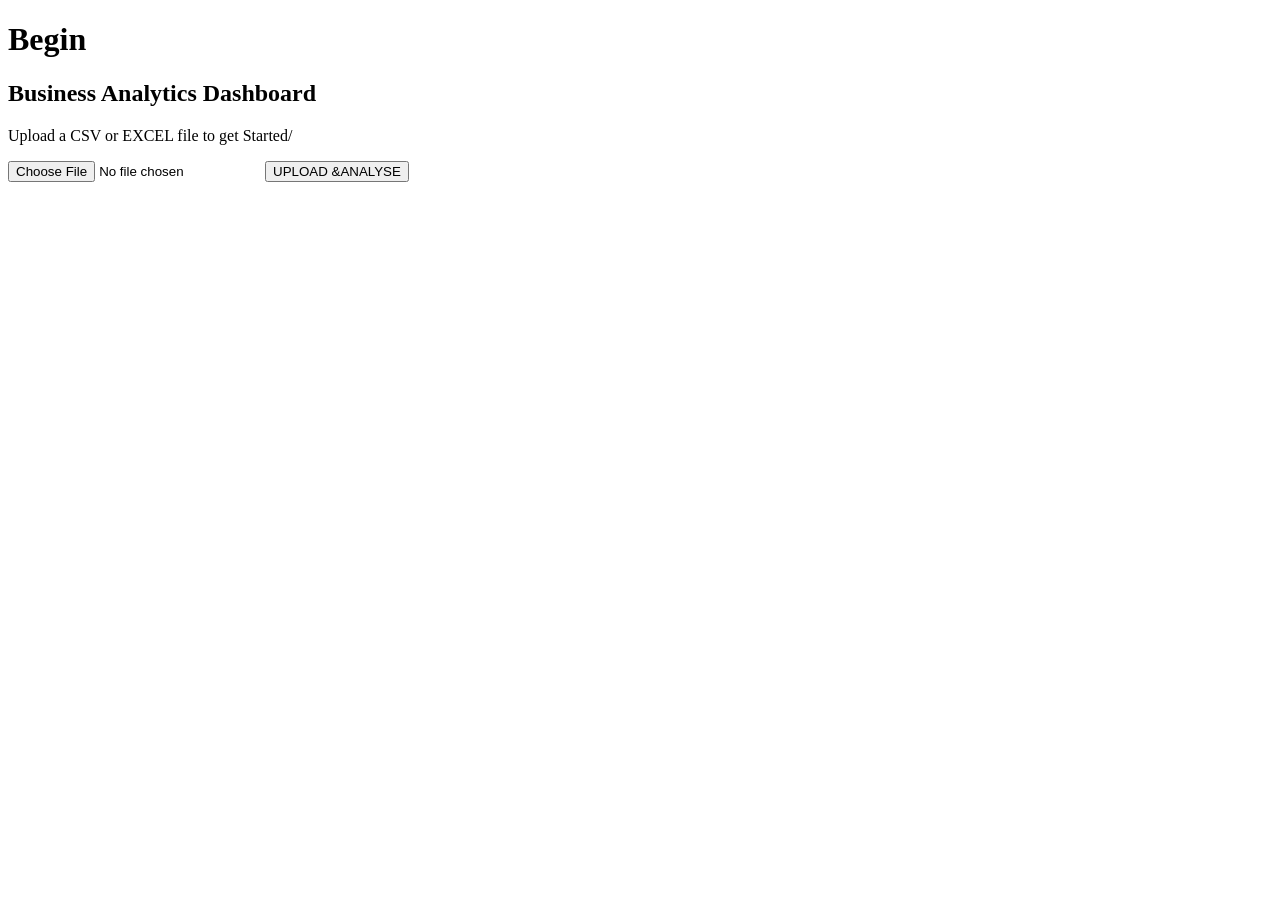
==== templates/index.html @ 0c7ebabd "HTML index page" ====
<!DOCTYPE html>
<html lang="en">
<head>
    <meta charset="UTF-8">
    <title>Business Dashboard</title>
</head>
<body>
    <h1>Begin</h1>
    <h2>Business Analytics Dashboard</h2>
    <p>Upload a CSV or EXCEL file to get Started/</p>
    <form id="uploadForm">
        <input type="file" id="fileInput" name="file" accept=".csv,.xlsx" required>
        <button type="submit">UPLOAD &ANALYSE</button>
    </form>
    <div id="results"></div>
    <script>
        const form = document.getElementById("uploadForm")
        const resdiv = document.getElementById("results")

        form.addEventListener("submit", async (e) => {
        e.preventDefault();
        const fileInput = document.getElementById("fileInput")

        if (!fileInput.files[0]){
        resdiv.innerHTML = "Please choose a file first.";
        return;
        }

        const formData = new FormData();
        formData.append("file", fileInput.files[0]);
        resdiv.innerHTML = "Analysing...";

        try{
            const respo = await fetch("/upload", {method: "POST", body: formData});
            if (!respo.ok){
                const errText = await respo.text();
                resdiv.innerHTML = "<p>Error: " + errText + "<p>";
                return;
            }
            const data = await respo.json();
            resdiv.innerHTML = "<pre>" + JSON.stringify(data, null, 2) + "</pre>";
        } catch (err){
            resdiv.innerHTML = "<p> Network error: " + err.message + "</p>";
        }
        });
    </script>
    </body>
</html>
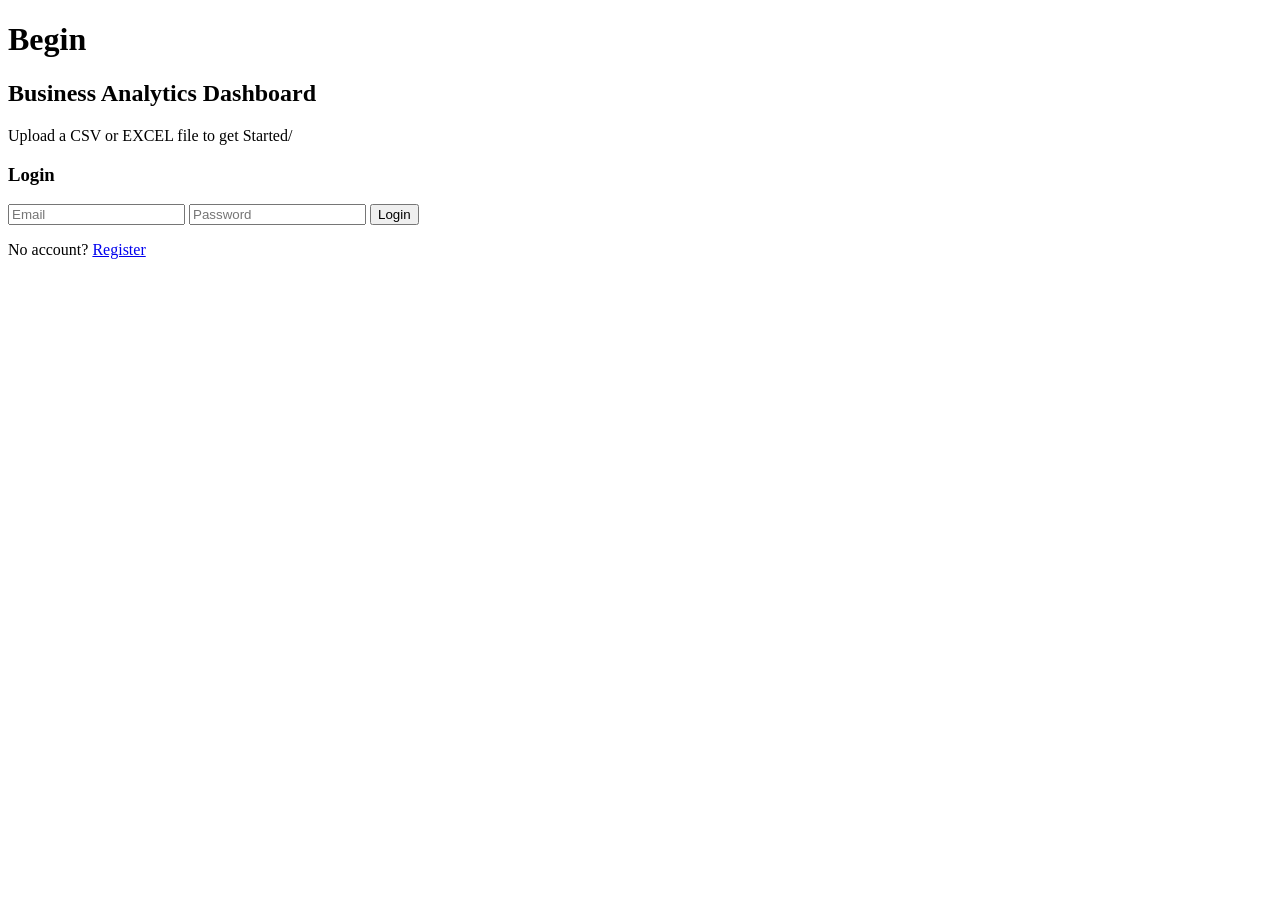
==== commit c5d1cdc5: "add in login and register feature" ====
--- a/templates/index.html
+++ b/templates/index.html
@@ -2,17 +2,44 @@
 <html lang="en">
 <head>
     <meta charset="UTF-8">
+    <script src="https://cdn.plot.ly/plotly-2.32.0.min.js"></script>
     <title>Business Dashboard</title>
 </head>
 <body>
     <h1>Begin</h1>
     <h2>Business Analytics Dashboard</h2>
     <p>Upload a CSV or EXCEL file to get Started/</p>
-    <form id="uploadForm">
-        <input type="file" id="fileInput" name="file" accept=".csv,.xlsx" required>
-        <button type="submit">UPLOAD &ANALYSE</button>
-    </form>
-    <div id="results"></div>
+    <div id="authSection">
+        <div id="authMessage"></div>
+        <div id="loginForm">
+            <h3>Login</h3>
+            <input type="email" id="loginEmail" placeholder="Email" required>
+            <input type="password" id="loginPassword" placeholder="Password" required>
+
+            <button id="loginBtn">Login</button>
+            <p>No account? <a href="#" id="showRegister">Register</a> </p>
+        </div>
+        <div id="registerForm" style="display:none;">
+            <h3>Register</h3>
+            <input type="email" id="registerEmail" placeholder="Email" required>
+            <input type="password" id="registerPassword" placeholder="Password" required>
+
+            <button id="registerBtn">Register</button>
+            <p>Already have an account? <a href="#" id="showLogin">Login</a> </p>
+        </div>
+    </div>
+    <div id="dashboardSection" style="display:none;">
+        <p>Logged in as <span id="userEmailDisplay"></span> &mdash;
+        <a href="#" id="logoutBtn">Log out</a> </p>
+
+        <form id="uploadForm">
+            <input type="file" id="fileInput" name="file" accept=".csv,.xlsx" required>
+            <button type="submit">UPLOAD &ANALYSE</button>
+        </form>
+        <div id="results"></div>
+        <div id="chart__revenue"></div>
+        <div id="chart__bestsellers"></div>
+    </div>
     <script>
         const form = document.getElementById("uploadForm")
         const resdiv = document.getElementById("results")
@@ -38,7 +65,24 @@
                 return;
             }
             const data = await respo.json();
-            resdiv.innerHTML = "<pre>" + JSON.stringify(data, null, 2) + "</pre>";
+            let html = "<h3>Analysis Results</h3>";
+            html+= "<pre>" + JSON.stringify(Object.fromEntries(Object.entries(data).filter(([d]) => d !=="ai_recommendations" && d!== "charts")),
+            null, 2) + "</pre>";
+
+            if (data.ai_recommendations){
+                html += "<h3>AI Recommendations</h3>";
+                html += "<div style = 'white-space: pre-wrap; line-height:1.5;'>" + data.ai_recommendations + "</div>";
+                }
+            resdiv.innerHTML = html;
+
+            if (data.charts){
+                if (data.charts.revenue_trend){
+                    Plotly.newPlot("chart__revenue", data.charts.revenue_trend.data, data.charts.revenue_trend.layout);
+                }
+                if (data.charts.best_sellers){
+                    Plotly.newPlot("chart__bestsellers", data.charts.best_sellers.data, data.charts.best_sellers.layout);
+                }
+            }
         } catch (err){
             resdiv.innerHTML = "<p> Network error: " + err.message + "</p>";
         }
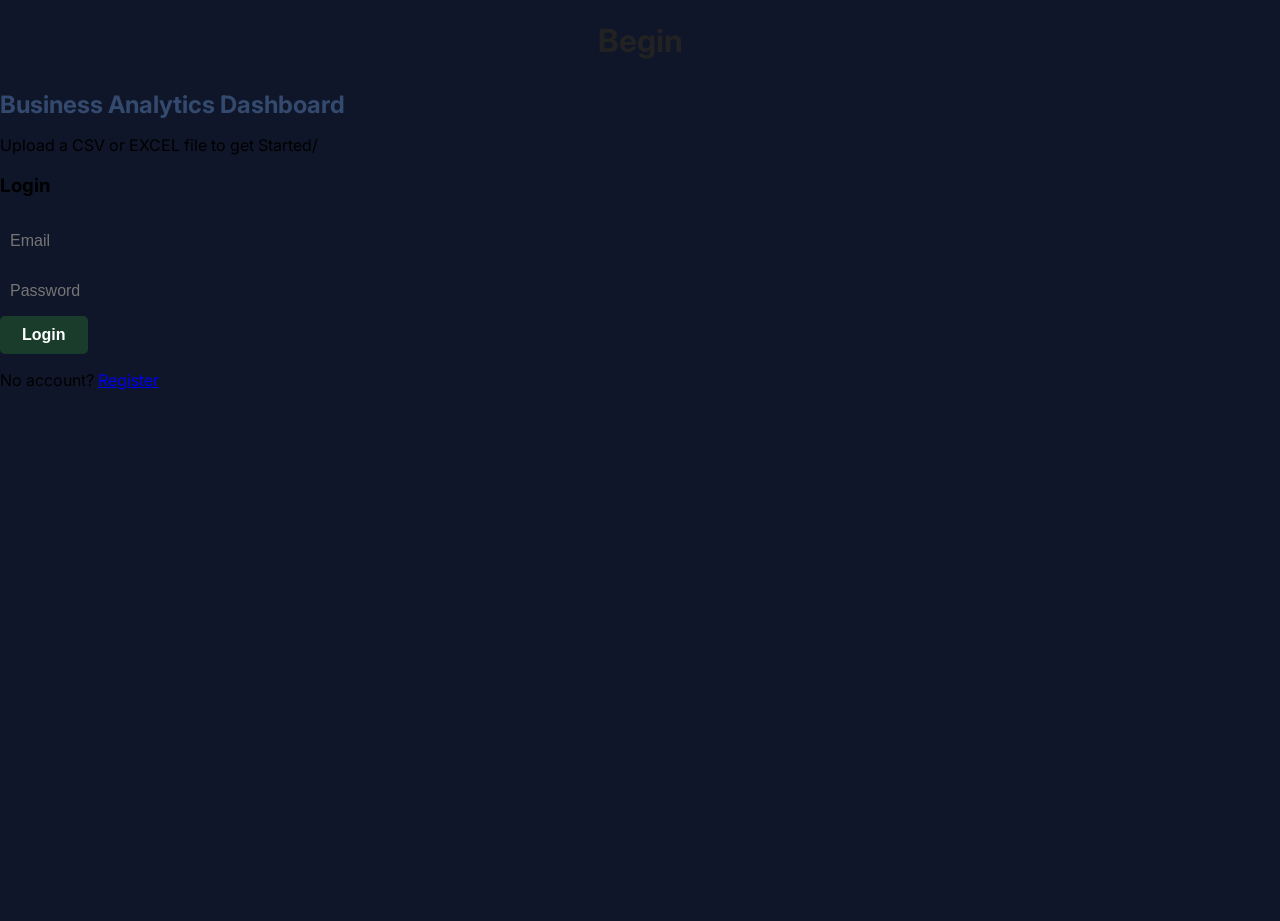
==== commit e4f5f795: "Improve UI ongoing" ====
--- a/templates/index.html
+++ b/templates/index.html
@@ -2,10 +2,18 @@
 <html lang="en">
 <head>
     <meta charset="UTF-8">
+    <meta name="viewport" content="width=device-width, initial-scale=1.0">
     <script src="https://cdn.plot.ly/plotly-2.32.0.min.js"></script>
+    <link rel="preconnect" href="https://fonts.googleapis.com">
+    <link rel="preconnect" href="https://fonts.gstatic.com" crossorigin>
+    <link href="https://fonts.googleapis.com/css2?family=Inter:ital,opsz,wght@0,14..32,100..900;1,14..32,100..900&display=swap" rel="stylesheet">
+
+    <link rel="stylesheet" href="/static/style.css">
     <title>Business Dashboard</title>
 </head>
 <body>
+<div id="authScreen">
+    <div class="auth-wrap">
     <h1>Begin</h1>
     <h2>Business Analytics Dashboard</h2>
     <p>Upload a CSV or EXCEL file to get Started/</p>
@@ -40,52 +48,133 @@
         <div id="chart__revenue"></div>
         <div id="chart__bestsellers"></div>
     </div>
+    </div>
+</div>
     <script>
+        let authToken, userEmail = null;
+
+        const authSection = document.getElementById("authSection");
+        const dashboardSection = document.getElementById("dashboardSection");
+        const authMessage = document.getElementById("authMessage");
+
+        document.getElementById("showRegister").addEventListener("click", (e) =>{
+            e.preventDefault();
+            document.getElementById("loginForm").style.display = "none";
+            document.getElementById("registerForm").style.display = "block";
+        });
+        document.getElementById("showLogin").addEventListener("click", (e) =>{
+            e.preventDefault();
+            document.getElementById("registerForm").style.display = "none";
+            document.getElementById("loginForm").style.display = "block";
+        });
+
+        document.getElementById("registerBtn").addEventListener("click", async() =>{
+            const email = document.getElementById("registerEmail").value;
+            const password = document.getElementById("registerPassword").value;
+
+            try{
+                const respo = await fetch("/register", {
+                    method: "POST", headers: { "Content-Type": "application/json"},
+                    body:JSON.stringify({email, password})
+                });
+                const data = await respo.json();
+                if (!respo.ok) {
+                    authMessage.innerHTML = "<p style = 'color:red;'>" + (data.detail || "Registration failed") + "</p>";
+                    return;
+                }
+                onLoginSuccess(data.access_token, email);
+            }
+            catch (err) {
+                authMessage.innerHTML = "<p style = 'color:red;'> Network error: " + err.message + " </p>";
+            }
+        });
+
+        document.getElementById("loginBtn").addEventListener("click", async() =>{
+            const email = document.getElementById("loginEmail").value;
+            const password = document.getElementById("loginPassword").value;
+
+            try{
+                const respo = await fetch("/login", {
+                    method: "POST", headers: { "Content-Type": "application/json"},
+                    body:JSON.stringify({email, password})
+                });
+                const data = await respo.json();
+                if (!respo.ok) {
+                    authMessage.innerHTML = "<p style = 'color:red;'>" + (data.detail || "Login failed") + "</p>";
+                    return;
+                }
+                onLoginSuccess(data.access_token, email);
+            }
+            catch (err) {
+                authMessage.innerHTML = "<p style = 'color:red;'> Network error: " + err.message + " </p>";
+            }
+        });
+
+        function onLoginSuccess(token, email) {
+            authToken = token;
+            userEmail = email;
+            authMessage.innerHTML = "";
+            authSection.style.display = "none";
+            dashboardSection.style.display = "block";
+
+            document.getElementById("userEmailDisplay").textContent = email;
+        }
+
+        document.getElementById("logoutBtn").addEventListener("click", (e) => {
+            e.preventDefault();
+            authToken = null;
+            userEmail = null;
+            dashboardSection.style.display = "none";
+            authSection.style.display = "block";
+            document.getElementById("results").innerHTML = "";
+        });
+
         const form = document.getElementById("uploadForm")
         const resdiv = document.getElementById("results")
 
         form.addEventListener("submit", async (e) => {
-        e.preventDefault();
-        const fileInput = document.getElementById("fileInput")
+            e.preventDefault();
+            const fileInput = document.getElementById("fileInput")
 
-        if (!fileInput.files[0]){
-        resdiv.innerHTML = "Please choose a file first.";
-        return;
-        }
-
-        const formData = new FormData();
-        formData.append("file", fileInput.files[0]);
-        resdiv.innerHTML = "Analysing...";
-
-        try{
-            const respo = await fetch("/upload", {method: "POST", body: formData});
-            if (!respo.ok){
-                const errText = await respo.text();
-                resdiv.innerHTML = "<p>Error: " + errText + "<p>";
+            if (!fileInput.files[0]){
+                resdiv.innerHTML = "Please choose a file first.";
                 return;
             }
-            const data = await respo.json();
-            let html = "<h3>Analysis Results</h3>";
-            html+= "<pre>" + JSON.stringify(Object.fromEntries(Object.entries(data).filter(([d]) => d !=="ai_recommendations" && d!== "charts")),
-            null, 2) + "</pre>";
 
-            if (data.ai_recommendations){
-                html += "<h3>AI Recommendations</h3>";
-                html += "<div style = 'white-space: pre-wrap; line-height:1.5;'>" + data.ai_recommendations + "</div>";
+            const formData = new FormData();
+            formData.append("file", fileInput.files[0]);
+            resdiv.innerHTML = "Analysing...";
+
+            try{
+                const respo = await fetch("/upload", {method: "POST", headers: { "Authorization": "Bearer" + authToken },
+                    body: formData});
+                if (!respo.ok){
+                    const errText = await respo.text();
+                    resdiv.innerHTML = "<p>Error: " + errText + "<p>";
+                    return;
                 }
-            resdiv.innerHTML = html;
+                const data = await respo.json();
+                let html = "<h3>Analysis Results</h3>";
+                html+= "<pre>" + JSON.stringify(Object.fromEntries(Object.entries(data).filter(([d]) => d !=="ai_recommendations" && d!== "charts")),
+                null, 2) + "</pre>";
 
-            if (data.charts){
-                if (data.charts.revenue_trend){
-                    Plotly.newPlot("chart__revenue", data.charts.revenue_trend.data, data.charts.revenue_trend.layout);
+                if (data.ai_recommendations){
+                    html += "<h3>AI Recommendations</h3>";
+                    html += "<div style = 'white-space: pre-wrap; line-height:1.5;'>" + data.ai_recommendations + "</div>";
                 }
-                if (data.charts.best_sellers){
-                    Plotly.newPlot("chart__bestsellers", data.charts.best_sellers.data, data.charts.best_sellers.layout);
+                resdiv.innerHTML = html;
+
+                if (data.charts){
+                    if (data.charts.revenue_trend){
+                        Plotly.newPlot("chart__revenue", data.charts.revenue_trend.data, data.charts.revenue_trend.layout);
+                    }
+                    if (data.charts.best_sellers){
+                        Plotly.newPlot("chart__bestsellers", data.charts.best_sellers.data, data.charts.best_sellers.layout);
+                    }
                 }
+            } catch (err){
+                resdiv.innerHTML = "<p> Network error: " + err.message + "</p>";
             }
-        } catch (err){
-            resdiv.innerHTML = "<p> Network error: " + err.message + "</p>";
-        }
         });
     </script>
     </body>
--- a/static/style.css
+++ b/static/style.css
@@ -0,0 +1,366 @@
+/*General page styles*/
+/*Go to fonts.google.com, search for your fonts click and get, go back and chose all you would like get embed code copy and paste */
+@import url('https://fonts.googleapis.com/css2?family=Inter:ital,opsz,wght@0,14..32,100..900;1,14..32,100..900&display=swap');
+
+/*root from LMS PROJECT*/
+:root {
+    --bg-base: #0f1629;
+    --bg-surface: #1a2340;
+    --slate: #94a3b8;
+    --ink-primary: #1a1814;
+    --ink-secondary: #6b6760;
+    --ink-muted: #a8a49f;
+    --brand: #1a3d2b;
+    --brand-light: #3b83f6;
+    --brand-mid: #2563eb;
+    --card: #ffffff
+    --border: #2a3a5c;
+    --green: #10b981;
+    --text: #1e293b
+    --text-light: #64748b
+    --radius-sm: 12px;
+}
+
+html, body, #root {
+    width: 100%;
+    height: 100%;
+    box-sizing: border-box;
+    margin: 0;
+    padding: 0;
+}
+
+.background-video {
+    position: fixed;
+    top: 0;
+    left: 0;
+
+    width: 100vw;
+    height: 100vh;
+
+    object-fit: cover;
+    z-index: -2;
+}
+
+.video-overlay {
+    position: fixed;
+    top: 0;
+    left: 0;
+    width: 100vw;
+    height: 100vh;
+    background: rgba(0,0,0,0.45);
+    z-index: -1;
+}
+
+.btn-primary {
+    background: var(--brand);
+    color: #fff;
+    padding: 11px 24px;
+    border-radius: var(--radius-md);
+    text-decoration: none;
+    font-weight: 600;
+    font-size: 15px;
+    transition: background 0.18s, box-shadow 0.18s;
+}
+
+.btn-primary:hover {
+    background: var(--brand-mid);
+    box-shadow: 0 4px 12px rgba(26, 61, 43, 0.25);
+}
+
+.btn-ghost{
+    background: transparent;
+    color: var(--brand-mid);
+    padding: 1px 24px;
+    border-radius: var(--radius-md);
+    border: 1.5px solid var(--brand-mid);
+    text-decoration: none;
+    font-weight: 600;
+    font-size: 15px;
+    transition: background 0.18s;
+}
+
+.btn-primary:hover {
+    background: var(--brand-mid);
+}
+
+
+
+/*body*/
+body {
+    margin: 0;
+    font-family: 'Inter', sans-serif;
+    background-color: var(--bg-base);
+    -webkit-font-smoothing: antialiased;
+    margin: 0;
+    padding: 0;
+    color: var(--text);
+    background: var(--bg-base);
+    background-size: 400% 400%;
+    min-height: 100vh;
+
+    animation: gradientMove 15s ease infinite;
+}
+@keyframes gradientMove {
+    0% {
+        background-position: 0% 50%;
+    }
+    50% {
+        background-position: 100% 50%;
+    }
+    100% {
+        background-position: 0% 50%;
+    }
+}
+
+/*Nav bar*/
+.navbar {
+    display: flex;
+    padding: 0px 32px;
+    background-color: var(--brand);
+    color: white;
+    height: 60px;
+    position: sticky;
+    top: 0;
+    z-index: 100;
+    align-items: center;
+}
+
+.navbar a {
+    color: rgba(255,255,255,0.7);
+    padding: 6px 14px;
+    border-radius: var(--radius-sm);
+    transition: background 0.18s, color 0.18s;
+    text-decoration: none;
+    margin-left: 0;
+    font-weight: bold;
+}
+
+.navbar a:hover {
+    text-decoration: none;
+    background: rgba(255,255,255,0.1);
+    color: #fff;
+}
+.navbar a.active {
+    background: rgba(255,255,255,0.15);
+    color: #fff;
+}
+
+.navbar .brand {
+    font-family: 'Fraunces', serif;
+    font-style: italic;
+    font-weight: 300;
+    font-size: 22px;
+    color: #fff;
+    letter-spacing: -0.02em;
+    margin-right: auto;
+    text-decoration: none;
+}
+
+/*Main content container*/
+.container{
+    padding: 20px;
+    position: relative;
+    z-index: 2;
+}
+
+/*Welcome page*/
+.welcome {
+    text-align: center;
+    margin-top: 50px;
+    font-size: 28px;
+    color: #1e40af;
+}
+
+/*Registration form*/
+.form-card {
+    max-width: 400px;
+    margin: 40px auto;
+    padding: 40px 36px;
+    border-radius: var(--radius-xl);
+    box-shadow: var(--shadow-lg);
+    background-color: #f8f9fa;
+    margin-bottom: 20px;
+    border: 1px solid var(--border);
+    background: rgba(255,255,255,0.08);
+    backdrop-filter: blur(14px);
+}
+
+.form-card h2 {
+    text-align: center;
+    margin-bottom: 20px;
+    font-style: italic;
+    font-weight: 300;
+    font-size: 28px;
+    letter-spacing: -0.02em;
+    color: var(--ink-primary);
+}
+
+.form-group {
+    margin-bottom: 15px;
+    display: flex;
+    flex-direction: column;
+}
+
+input, select, textarea {
+    padding: 10px;
+    margin: 6px 0;
+    border-radius: var(--radius-md);
+    border: 1px solid var(--border-md);
+    background: var(--bg-base);
+    transition: border-color 0.18s, box-shadow 0.18s;
+    font-size: 16px;
+    width: 95%;
+    box-sizing: border-box;
+}
+input:focus, select:focus, textarea:focus {
+    border-color: var(--brand-mid);
+    background: var(--bg-surface);
+    box-shadow: 0 0 0 3px rgba(47, 110, 75, 0.12);
+    outline: none;
+}
+
+/*Button*/
+button {
+    width: auto;
+    padding: 10px 22px;
+    border-radius: 5px;
+    border: none;
+    background-color: var(--brand);
+    color: white;
+    font-size: 16px;
+    font-weight: 600;
+    cursor: pointer;
+    transition: background 0.18s, transform 0.12s, box-shadow 0.18s;
+}
+
+button:disabled {
+    background-color: #999;
+    cursor: not-allowed;
+}
+button:active {
+    transform: scale(0.98);
+}
+button:hover {
+    background: var(--brand-mid);
+}
+
+h1 {
+    text-align: center;
+    margin-bottom: 20px;
+    color: #222;
+}
+h2 {
+    margin-top: 30px;
+    margin-bottom: 15px;
+    color: #34496e;
+}
+
+/*Form Styling*/
+form{
+    background: transparent;
+    padding: 0;
+    max-width: 100%;
+    margin: 0;
+    border-radius: 8px;
+    box-shadow: none;
+}
+
+form p {
+    margin-top: 10px;
+    color: #f44336;
+}
+
+.dashboard {
+    max-width: 1100px;
+    margin: 40px auto;
+    background-color: var(--bg-surface);
+    padding: 32px;
+    border-radius: var(--radius-xl);
+    box-shadow: 0 12px 40px rgba(0,0,0,0.25);
+    border: 1px solid rgba(255,255,255,0.15);
+    background: rgba(255,255,255,0.08);
+    backdrop-filter: blur(14px);
+    color: white;
+}
+.dashboard h1, .dashboard h2, .dashboard h3 {
+    color: white;
+}
+
+.page-enter {
+    animation: fadeUp 0.3s ease both;
+}
+@keyframes fadeUp {
+    from {
+        opacity: 0; transform: translateY(12px);}
+    to {
+        opacity: 1; transform: translateY(0);}
+}
+
+.btn{
+    padding: 8px 16px;
+    border: none;
+    border-radius: 5px;
+    cursor: pointer;
+    margin-left: 10px;
+    font-size: 14px;
+    transition: background 0.2s;
+}
+
+.btn-logout {
+    background-color: #e74c3c;
+    color: #fff;
+    float: right;
+}
+.btn-delete {
+    background: #b91c1c;
+}
+.btn-delete:hover {
+    background: #991b1b;
+}
+
+.btn-logout:hover {
+    background-color: #c0392b;
+}
+
+.btn-enroll, .btn-desc, .btn-upload, .btn-delete, .btn-promote, .btn-demote {
+    background-color: var(--brand-mid);
+    color: white;
+}
+.btn-enroll:hover, .btn-desc:hover, .btn-upload:hover, .btn-delete:hover, .btn-promote:hover, .btn-demote:hover {
+    background-color: #3d8a5e;
+}
+
+.input-group {
+    position: relative;
+    margin-bottom: 20px;
+}
+
+.input-group input, .input-group textarea, .input-group select{
+    width: 95%;
+    padding: 12px 12px 12px 0;
+}
+
+.input-group label {
+    position: absolute;
+    top: 12px;
+    left: 0;
+    color: #999;
+    pointer-events: none;
+    transition: 0.2s ease all;
+}
+
+.input-group input:focus ~ label, .input-group input:not(:placeholder-shown) ~ label,
+.input-group textarea:focus ~ label, .input-group textarea:not(:placeholder-shown) ~ label,
+.input-group select:focus ~ label, .input-group select:not(:placeholder-shown) ~ label {
+    top: -10px;
+    font-size: 12px;
+    color: #4CAF50;
+    background-color: white;
+    padding: 0 4px;
+}
+
+.clearfix::after {
+    content: '';
+    display: table;
+    clear: both;
+}
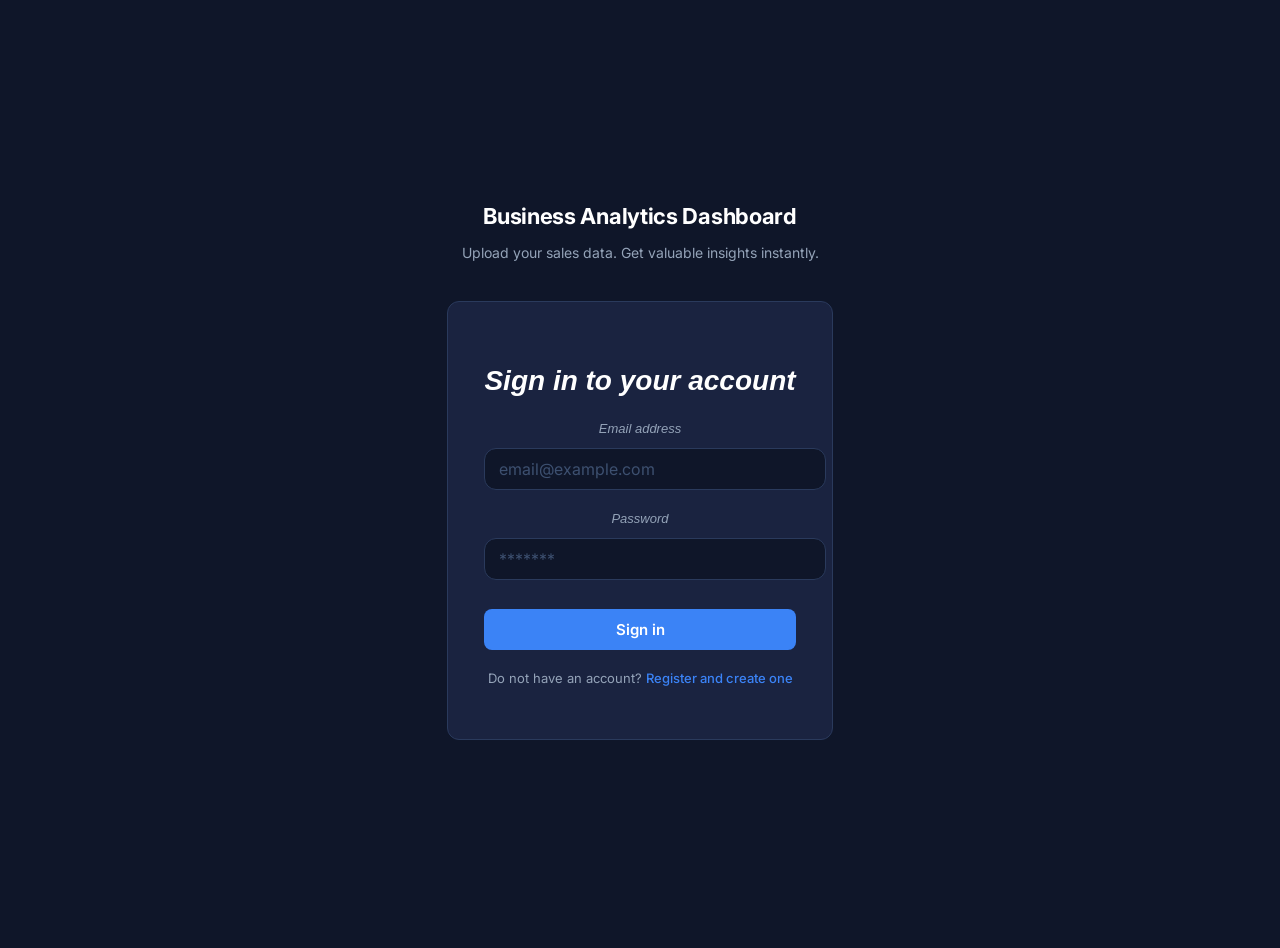
==== commit 6e196ade: "fixed and updated the user interface." ====
--- a/templates/index.html
+++ b/templates/index.html
@@ -14,166 +14,343 @@
 <body>
 <div id="authScreen">
     <div class="auth-wrap">
-    <h1>Begin</h1>
-    <h2>Business Analytics Dashboard</h2>
-    <p>Upload a CSV or EXCEL file to get Started/</p>
-    <div id="authSection">
-        <div id="authMessage"></div>
-        <div id="loginForm">
-            <h3>Login</h3>
-            <input type="email" id="loginEmail" placeholder="Email" required>
-            <input type="password" id="loginPassword" placeholder="Password" required>
-
-            <button id="loginBtn">Login</button>
-            <p>No account? <a href="#" id="showRegister">Register</a> </p>
-        </div>
-        <div id="registerForm" style="display:none;">
-            <h3>Register</h3>
-            <input type="email" id="registerEmail" placeholder="Email" required>
-            <input type="password" id="registerPassword" placeholder="Password" required>
-
-            <button id="registerBtn">Register</button>
-            <p>Already have an account? <a href="#" id="showLogin">Login</a> </p>
+        <div class="auth-brand">
+            <h1>Business Analytics Dashboard</h1>
+            <p>Upload your sales data. Get valuable insights instantly.</p>
+        </div>
+        <div class="auth-card">
+            <div id="authMessage" class="auth-error"></div>
+            <div id="loginForm">
+                <h2>Sign in to your account</h2>
+                <div class="form-group">
+                    <label>Email address</label>
+                    <input type="email" id="loginEmail" placeholder="email@example.com" required>
+                </div>
+                <div class="form-group">
+                    <label>Password</label>
+                    <input type="password" id="loginPassword" placeholder="*******" required>
+                </div>
+                <button class="btn-primary" id="loginBtn">Sign in</button>
+                <div class="auth-switch">
+                    <p>Do not have an account? <a href="#" id="showRegister">Register and create one</a> </p>
+                </div>
+            </div>
+            <div id="registerForm" style="display:none;">
+                <h2>Create your account</h2>
+                <div class="form-group">
+                    <label>Email address</label>
+                    <input type="email" id="registerEmail" placeholder="email@example.com" required>
+                </div>
+                <div class="form-group">
+                    <label>Password</label>
+                    <input type="password" id="registerPassword" placeholder="*******" required>
+                </div>
+                <button class="btn-primary" id="registerBtn">Create account</button>
+                <div class="auth-switch">
+                    <p>Already have an account? <a href="#" id="showLogin">Sign in</a> </p>
+                </div>
+            </div>
         </div>
     </div>
-    <div id="dashboardSection" style="display:none;">
-        <p>Logged in as <span id="userEmailDisplay"></span> &mdash;
-        <a href="#" id="logoutBtn">Log out</a> </p>
-
-        <form id="uploadForm">
-            <input type="file" id="fileInput" name="file" accept=".csv,.xlsx" required>
-            <button type="submit">UPLOAD &ANALYSE</button>
-        </form>
-        <div id="results"></div>
-        <div id="chart__revenue"></div>
-        <div id="chart__bestsellers"></div>
-    </div>
-    </div>
+</div>
+<div id="appScreen">
+    <header class="app-topbar">
+        <div class="topbar-brand">
+            <div class="dot"></div>
+            Analytics Dashboard
+        </div>
+        <div class="topbar-user">
+            <span class="email" id="userEmailDisplay"></span>
+            <button class="btn-logout" id="logoutBtn">Sign out</button>
+        </div>
+    </header>
+
+    <main class="app-main">
+        <div class="upload-card">
+            <h2>Upload Sales Data</h2>
+            <p>CSV or Excel file:</p>
+            <div class="upload-row">
+                <label class="file-label" for="fileInput">
+                    <span id="fileLabel">Choose a file or drag it here</span>
+                </label>
+                <input type="file" id="fileInput" name="file" accept=".csv,.xlsx" required>
+                <button id ="analyseBtn" class= "btn-analyse" type="submit">ANALYSE</button>
+            </div>
+        </div>
+        <div id="statusBar">
+            <div class="spinner" id="statusSpinner"></div>
+            <span id="statusText"> Analysing your data...</span>
+        </div>
+
+        <div id="results" style="display:none">
+            <div class="metrics-grid">
+                <div class="metric-card" id="metricRevenue">
+                    <div class="metric-label">Total Revenue</div>
+                    <div class="metric-value" id="valRevenue">-</div>
+                    <div class="metric-sub">Across all transactions</div>
+                </div>
+                <div class="metric-card" id="metricAvg">
+                    <div class="metric-label">Avg Order Value</div>
+                    <div class="metric-value" id="valAvg">-</div>
+                    <div class="metric-sub">Across all transactions</div>
+                </div>
+                <div class="metric-card" id="metricTop">
+                    <div class="metric-label">Top Product</div>
+                    <div class="metric-value" id="valTop" style="font-size:20px;">-</div>
+                    <div class="metric-sub">Across all transactions</div>
+                </div>
+            </div>
+            <div id="chart__grid">
+                <div class="chart-card" id="chartRevenueCard">
+                    <h3>Revenue Over Time</h3>
+                    <div id="chart__revenue"></div>
+                </div>
+                <div class="chart-card" id="chartBestCard">
+                    <h3>Top Products</h3>
+                    <div id="chart__bestsellers"></div>
+                </div>
+            </div>
+            <div class="ai-card" id="aiCard">
+                <div class="ai-card-header">
+                    <span class="ai-badge">AI</span>
+                    <h3>Business Recommendations</h3>
+                </div>
+                <div class="ai-text" id="aiText"></div>
+            </div>
+        </div>
+    </main>
 </div>
     <script>
         let authToken, userEmail = null;
 
-        const authSection = document.getElementById("authSection");
-        const dashboardSection = document.getElementById("dashboardSection");
-        const authMessage = document.getElementById("authMessage");
+        function showError(msg) {
+            const sem = document.getElementById("authMessage");
+            sem.textContent = msg;
+            sem.style.display = "block";
+        }
+
+        function clearError() {
+            const sem = document.getElementById("authMessage");
+            sem.style.display = "none";
+            sem.textContent = "";
+        }
+
+        function animateCount(sem, target, prefix) {
+            const dura = 800;
+            const strt = performance.now();
+            const frm= 0;
+            function step(now) {
+                const p = Math.min((now - strt) / dura, 1);
+                const ease = 1 - Math.pow(1 - p, 3);
+                sem.textContent = prefix + Math.round(frm + (target - frm) * ease).toLocaleString();
+
+                if (p<1)
+                    requestAnimationFrame(step);
+            }
+            requestAnimationFrame(step);
+        }
+
+        function reveal(sem) {
+            requestAnimationFrame(() => sem.classList.add("visible"));
+        }
+
+        const authScreen = document.getElementById("authScreen");
+        const appScreen = document.getElementById("appScreen");
+        const userEmailDisplay = document.getElementById("userEmailDisplay");
+
+        const svdToken = localStorage.getItem("authToken");
+        const svdEmail = localStorage.getItem("userEmail");
+        if (svdToken) {
+            authToken = svdToken;
+            userEmail = svdEmail;
+
+            authScreen.style.display ="none";
+            appScreen.style.display ="block";
+            userEmailDisplay.textContent = svdEmail;
+        }
 
         document.getElementById("showRegister").addEventListener("click", (e) =>{
             e.preventDefault();
+            clearError();
             document.getElementById("loginForm").style.display = "none";
             document.getElementById("registerForm").style.display = "block";
         });
         document.getElementById("showLogin").addEventListener("click", (e) =>{
             e.preventDefault();
+            clearError();
             document.getElementById("registerForm").style.display = "none";
             document.getElementById("loginForm").style.display = "block";
         });
 
         document.getElementById("registerBtn").addEventListener("click", async() =>{
-            const email = document.getElementById("registerEmail").value;
+            clearError();
+            const email = document.getElementById("registerEmail").value.trim();
             const password = document.getElementById("registerPassword").value;
+
+            if(!email ||!password) {
+                showError("Please fill in all fields.");
+                return;
+            }
 
             try{
                 const respo = await fetch("/register", {
-                    method: "POST", headers: { "Content-Type": "application/json"},
+                    method: "POST",
+                    headers: { "Content-Type": "application/json"},
                     body:JSON.stringify({email, password})
                 });
                 const data = await respo.json();
                 if (!respo.ok) {
-                    authMessage.innerHTML = "<p style = 'color:red;'>" + (data.detail || "Registration failed") + "</p>";
+                    showError(data.detail || "Registration failed.");
                     return;
                 }
                 onLoginSuccess(data.access_token, email);
             }
             catch (err) {
-                authMessage.innerHTML = "<p style = 'color:red;'> Network error: " + err.message + " </p>";
+                showError("Network error--- check if server is running!");
             }
         });
 
         document.getElementById("loginBtn").addEventListener("click", async() =>{
-            const email = document.getElementById("loginEmail").value;
+            clearError();
+            const email = document.getElementById("loginEmail").value.trim();
             const password = document.getElementById("loginPassword").value;
 
+            if(!email ||!password) {
+                showError("Please fill in all fields.");
+                return;
+            }
             try{
                 const respo = await fetch("/login", {
-                    method: "POST", headers: { "Content-Type": "application/json"},
+                    method: "POST",
+                    headers: { "Content-Type": "application/json"},
                     body:JSON.stringify({email, password})
                 });
                 const data = await respo.json();
                 if (!respo.ok) {
-                    authMessage.innerHTML = "<p style = 'color:red;'>" + (data.detail || "Login failed") + "</p>";
+                    showError(data.detail || "Login failed. Please check your credentials");
                     return;
                 }
                 onLoginSuccess(data.access_token, email);
             }
             catch (err) {
-                authMessage.innerHTML = "<p style = 'color:red;'> Network error: " + err.message + " </p>";
+                showError("Network error--- check if server is running!");
             }
         });
 
         function onLoginSuccess(token, email) {
             authToken = token;
-            userEmail = email;
-            authMessage.innerHTML = "";
-            authSection.style.display = "none";
-            dashboardSection.style.display = "block";
-
-            document.getElementById("userEmailDisplay").textContent = email;
-        }
-
-        document.getElementById("logoutBtn").addEventListener("click", (e) => {
-            e.preventDefault();
+            userEmail= email;
+
+            localStorage.setItem("authToken", token);
+            localStorage.setItem("userEmail", email);
+
+            authScreen.style.display = "none";
+            appScreen.style.display = "block";
+
+            userEmailDisplay.textContent = email;
+        }
+
+        document.getElementById("logoutBtn").addEventListener("click", () => {
             authToken = null;
             userEmail = null;
-            dashboardSection.style.display = "none";
-            authSection.style.display = "block";
-            document.getElementById("results").innerHTML = "";
-        });
-
-        const form = document.getElementById("uploadForm")
+
+            localStorage.removeItem("authToken");
+            localStorage.removeItem("userEmail");
+
+            appScreen.style.display = "none";
+            authScreen.style.display = "flex";
+            document.getElementById("results").style.display = "none";
+            document.getElementById("statusBar").className = "";
+            document.getElementById("loginEmail").value = "";
+            document.getElementById("loginPassword").value = "";
+
+            ["metricRevenue", "metricAvg", "metricTop", "chartRevenueCard", "chartBestCard", "aiCard"]
+                .forEach(id => document.getElementById(id).classList.remove("visible"));
+        });
+
         const resdiv = document.getElementById("results")
 
-        form.addEventListener("submit", async (e) => {
-            e.preventDefault();
-            const fileInput = document.getElementById("fileInput")
+        document.getElementById("analyseBtn").addEventListener("click", async () => {
+            const fileInput = document.getElementById("fileInput");
 
             if (!fileInput.files[0]){
-                resdiv.innerHTML = "Please choose a file first.";
+                alert("Please choose a file first.");
                 return;
             }
+
+            const stbar = document.getElementById("statusBar");
+            stbar.className = "show";
+            document.getElementById("statusSpinner").style.display = "block";
+            document.getElementById("statusText").textContent = "Analysing your data...";
+            document.getElementById("analyseBtn").disabled = true;
+            resdiv.style.display= "none";
 
             const formData = new FormData();
             formData.append("file", fileInput.files[0]);
-            resdiv.innerHTML = "Analysing...";
 
             try{
-                const respo = await fetch("/upload", {method: "POST", headers: { "Authorization": "Bearer" + authToken },
+                const respo = await fetch("/upload", {
+                    method: "POST",
+                    headers: { "Authorization": "Bearer " + authToken },
                     body: formData});
                 if (!respo.ok){
                     const errText = await respo.text();
-                    resdiv.innerHTML = "<p>Error: " + errText + "<p>";
+                    stbar.className = "show error";
+                    document.getElementById("statusSpinner").style.display = "none";
+                    document.getElementById("statusText").textContent = "Error: " + errText;
+                    document.getElementById("analyseBtn").disabled = false;
                     return;
                 }
                 const data = await respo.json();
-                let html = "<h3>Analysis Results</h3>";
-                html+= "<pre>" + JSON.stringify(Object.fromEntries(Object.entries(data).filter(([d]) => d !=="ai_recommendations" && d!== "charts")),
-                null, 2) + "</pre>";
+
+                stbar.className = "";
+                document.getElementById("analyseBtn").disabled= false;
+                resdiv.style.display="block";
+
+                if (data.total_revenue !== undefined) {
+                    animateCount(document.getElementById("valRevenue"), data.total_revenue, "$");
+                }
+                if (data.avg_order_value !== undefined) {
+                    animateCount(document.getElementById("valAvg"), data.avg_order_value, "$");
+                }
+                if (data.best_sellers !== undefined) {
+                    document.getElementById("valTop").textContent = Object.keys(data.best_sellers)[0] || "-";
+                }
+
+                ["metricRevenue", "metricAvg", "metricTop"].forEach(id => reveal(document.getElementById(id)));
+
 
                 if (data.ai_recommendations){
-                    html += "<h3>AI Recommendations</h3>";
-                    html += "<div style = 'white-space: pre-wrap; line-height:1.5;'>" + data.ai_recommendations + "</div>";
-                }
-                resdiv.innerHTML = html;
+                    document.getElementById("aiText").textContent = data.ai_recommendations;
+                    reveal(document.getElementById("aiCard"));
+                }
+
+                const layout = {
+                    margin: {t: 10, b:40, l: 40, r:10},
+                    paper_bgcolor: "transparent", plot_bgcolor: "transparent", height: 220
+                };
+
 
                 if (data.charts){
                     if (data.charts.revenue_trend){
+                        //Plotly.newPlot("chart__revenue", data.charts.revenue_trend.data, Object.assign({}, data.charts.revenue_trend.layout, layout));
                         Plotly.newPlot("chart__revenue", data.charts.revenue_trend.data, data.charts.revenue_trend.layout);
+
+                        reveal(document.getElementById("chartRevenueCard"));
                     }
                     if (data.charts.best_sellers){
+                        //Plotly.newPlot("chart__bestsellers", data.charts.best_sellers.data, Object.assign({}, data.charts.best_sellers.layout, layout));
                         Plotly.newPlot("chart__bestsellers", data.charts.best_sellers.data, data.charts.best_sellers.layout);
+
+                        reveal(document.getElementById("chartBestCard"));
                     }
                 }
             } catch (err){
-                resdiv.innerHTML = "<p> Network error: " + err.message + "</p>";
+                stbar.className = "show error";
+                document.getElementById("statusSpinner").style.display = "none";
+                document.getElementById("statusText").textContent = "Network error: " + err.message;
+                document.getElementById("analyseBtn").disabled = false;
+
             }
         });
     </script>
--- a/static/style.css
+++ b/static/style.css
@@ -7,18 +7,14 @@
     --bg-base: #0f1629;
     --bg-surface: #1a2340;
     --slate: #94a3b8;
-    --ink-primary: #1a1814;
-    --ink-secondary: #6b6760;
-    --ink-muted: #a8a49f;
-    --brand: #1a3d2b;
-    --brand-light: #3b83f6;
-    --brand-mid: #2563eb;
-    --card: #ffffff
+    --blue: #3b83f6;
+    --blue-dark: #2563eb;
+    --card: #ffffff;
     --border: #2a3a5c;
     --green: #10b981;
-    --text: #1e293b
-    --text-light: #64748b
-    --radius-sm: 12px;
+    --text: #1e293b;
+    --text-light: #64748b;
+    --radius: 12px;
 }
 
 html, body, #root {
@@ -29,61 +25,26 @@
     padding: 0;
 }
 
-.background-video {
-    position: fixed;
-    top: 0;
-    left: 0;
-
-    width: 100vw;
-    height: 100vh;
-
-    object-fit: cover;
-    z-index: -2;
-}
-
-.video-overlay {
-    position: fixed;
-    top: 0;
-    left: 0;
-    width: 100vw;
-    height: 100vh;
-    background: rgba(0,0,0,0.45);
-    z-index: -1;
-}
-
 .btn-primary {
-    background: var(--brand);
-    color: #fff;
-    padding: 11px 24px;
-    border-radius: var(--radius-md);
+    background: var(--blue);
+    width: 100%;
+    color: #ffffff;
+    border: none;
+    padding: 11px;
+    border-radius: 8px;
     text-decoration: none;
     font-weight: 600;
     font-size: 15px;
+    cursor:pointer;
+    margin-top: 8px;
     transition: background 0.18s, box-shadow 0.18s;
+    font-family: 'Inter', sans-serif;
 }
 
 .btn-primary:hover {
-    background: var(--brand-mid);
+    background: var(--blue-dark);
     box-shadow: 0 4px 12px rgba(26, 61, 43, 0.25);
 }
-
-.btn-ghost{
-    background: transparent;
-    color: var(--brand-mid);
-    padding: 1px 24px;
-    border-radius: var(--radius-md);
-    border: 1.5px solid var(--brand-mid);
-    text-decoration: none;
-    font-weight: 600;
-    font-size: 15px;
-    transition: background 0.18s;
-}
-
-.btn-primary:hover {
-    background: var(--brand-mid);
-}
-
-
 
 /*body*/
 body {
@@ -91,8 +52,7 @@
     font-family: 'Inter', sans-serif;
     background-color: var(--bg-base);
     -webkit-font-smoothing: antialiased;
-    margin: 0;
-    padding: 0;
+    align-items: center;
     color: var(--text);
     background: var(--bg-base);
     background-size: 400% 400%;
@@ -112,87 +72,129 @@
     }
 }
 
-/*Nav bar*/
-.navbar {
-    display: flex;
-    padding: 0px 32px;
-    background-color: var(--brand);
-    color: white;
+#authScreen {
+    padding: 24px;
+    display: flex;
+    min-height: 100vh;
+    justify-content: center;
+    z-index: 100;
+    align-items: center;
+}
+
+.auth-wrapper {
+    width: 100%;
+    max-width: 420px;
+}
+.auth-brand {
+    text-align: center;
+    margin-bottom: 36px;
+}
+
+.auth-switch {
+    text-align: center;
+    margin-top: 20px;
+    font-size: 13px;
+    color: var(--slate);
+}
+
+.auth-switch a {
+    color: var(--blue);
+    text-decoration: none;
+    font-weight: 500;
+}
+
+.auth-switch a:hover {
+    text-decoration: underline;
+}
+
+.auth-error {
+    background: rgba(239, 68, 68, 0.12);
+    border: 1px solid rgba(239, 68, 68, 0.3);
+    border-radius: 8px;
+    padding: 10px 14px;
+    font-size: 13px;
+    margin-bottom: 16px;
+    color: #fca5a5;
+    display: none;
+}
+
+#appScreen {
+    display: none;
+    padding: 24px;
+    min-height: 100vh;
+
+}
+
+.app-topbar {
     height: 60px;
+    max-width: 420px;
+    padding: 0 32px;
     position: sticky;
-    top: 0;
-    z-index: 100;
-    align-items: center;
-}
-
-.navbar a {
-    color: rgba(255,255,255,0.7);
-    padding: 6px 14px;
-    border-radius: var(--radius-sm);
-    transition: background 0.18s, color 0.18s;
-    text-decoration: none;
-    margin-left: 0;
-    font-weight: bold;
-}
-
-.navbar a:hover {
-    text-decoration: none;
-    background: rgba(255,255,255,0.1);
-    color: #fff;
-}
-.navbar a.active {
-    background: rgba(255,255,255,0.15);
-    color: #fff;
-}
-
-.navbar .brand {
-    font-family: 'Fraunces', serif;
-    font-style: italic;
-    font-weight: 300;
+    justify-content: space-between;
+    z-index: 10;
+    align-items: center;
+    display: flex;
+}
+.topbar-brand {
+    display: flex;
+    align-items: center;
+    gap: 10px;
+    font-size: 15px;
+    font-weight: 700;
+    color: #ffffff;
+}
+
+.topbar-brand .dot{
+    width: 8px;
+    height: 8px;
+    background: var(--blue);
+    border-radius: 50%;
+}
+
+.topbar-user{
+    display: flex;
+    align-items: center;
+    gap: 16px;
+}
+
+.topbar-user .email {
+    font-size: 13px;
+    color: var(--slate);
+}
+
+.auth-brand h1{
+    color: #ffffff;
     font-size: 22px;
-    color: #fff;
-    letter-spacing: -0.02em;
-    margin-right: auto;
-    text-decoration: none;
-}
-
-/*Main content container*/
-.container{
-    padding: 20px;
-    position: relative;
-    z-index: 2;
-}
-
-/*Welcome page*/
-.welcome {
+    font-weight: 700;
+    letter-spacing: -0.3px;
+}
+
+.auth-brand p {
     text-align: center;
-    margin-top: 50px;
-    font-size: 28px;
-    color: #1e40af;
-}
-
-/*Registration form*/
-.form-card {
+    margin-top: 6px;
+    font-size: 14px;
+    color: var(--slate);
+}
+
+.auth-card {
     max-width: 400px;
     margin: 40px auto;
     padding: 40px 36px;
-    border-radius: var(--radius-xl);
-    box-shadow: var(--shadow-lg);
+    border-radius: var(--radius);
     background-color: #f8f9fa;
     margin-bottom: 20px;
     border: 1px solid var(--border);
-    background: rgba(255,255,255,0.08);
+    background: var(--bg-surface);
     backdrop-filter: blur(14px);
 }
 
-.form-card h2 {
+.auth-card h2 {
     text-align: center;
-    margin-bottom: 20px;
+    margin-bottom: 24px;
     font-style: italic;
-    font-weight: 300;
+    font-weight: 600;
     font-size: 28px;
-    letter-spacing: -0.02em;
-    color: var(--ink-primary);
+    color: #ffffff;
 }
 
 .form-group {
@@ -201,22 +203,191 @@
     flex-direction: column;
 }
 
-input, select, textarea {
-    padding: 10px;
+.form-group label {
+    display: block;
+    text-align: center;
+    margin-bottom: 6px;
+    font-style: italic;
+    font-weight: 500;
+    font-size: 13px;
+    color: var(--slate);
+}
+
+.form-group input, select, textarea {
+    padding: 10px 14px;
+    width: 100%;
     margin: 6px 0;
-    border-radius: var(--radius-md);
-    border: 1px solid var(--border-md);
+    border-radius: var(--radius);
+    border: 1px solid var(--border);
     background: var(--bg-base);
     transition: border-color 0.18s, box-shadow 0.18s;
     font-size: 16px;
-    width: 95%;
-    box-sizing: border-box;
-}
-input:focus, select:focus, textarea:focus {
-    border-color: var(--brand-mid);
+    color: #ffffff;
+    outline: none;
+    font-family: 'Inter', sans-serif;
+}
+
+.form-group input:focus, select:focus, textarea:focus {
+    border-color: var(--blue);
     background: var(--bg-surface);
     box-shadow: 0 0 0 3px rgba(47, 110, 75, 0.12);
     outline: none;
+}
+.form-group input::placeholder, select::placeholder, textarea::placeholder {
+    color: #3d5070;
+}
+
+#statusBar {
+    display: none;
+    padding: 12px 16px;
+    background: var(--bg-surface);
+    border-radius: 8px;
+    font-size: 13px;
+    color: var(--slate);
+    margin-bottom: 24px;
+    gap: 10px;
+    align-items: center;
+}
+#statusBar.show {
+    display: flex;
+}
+#statusBar.error {
+    border-color: rgba(239,68,68,0.4);
+    color: #fca5a5;
+    background: rgba(239, 68, 68, 0.08);
+}
+
+.spinner {
+    width: 16px;
+    height: 16px;
+    padding: 6px 14px;
+    border-radius: 50%;
+    border: 2px solid var(--border);
+    border-top-color: var(--blue);
+    animation: spin 0.7s linear infinite;
+    flex-shrink: 0;
+}
+
+@keyframes spin {
+    to {
+        transform: rotate(360deg);
+    }
+}
+
+.metrics-grid {
+    display: grid;
+    grid-template-columns: repeat(3, 1fr);
+    gap: 16px;
+    margin-bottom: 32px;
+}
+.metric-card {
+    background: var(--card);
+    padding: 24px;
+    border-radius: var(--radius);
+    border: 2px solid var(--border);
+    border-top: 3px solid var(--blue);
+    opacity: 0;
+    transform: translateY(8px);
+    transition: opacity 0.35s ease 0.32s, transform 0.35s ease 0.32s;
+}
+
+.metric-card.visible {
+    opacity: 1;
+    transform: translateY(0);
+}
+
+.metric-card:nth-child(2) {
+    border-top-color: var(--green);
+    transition-delay: 0.08s;
+}
+
+.metric-card:nth-child(3) {
+    border-top-color: #8b5cf6;
+    transition-delay: 0.16s;
+}
+
+.metric-label {
+    color: var(--text-light);
+    font-size: 11px;
+    font-weight: 600;
+    text-transform: uppercase;
+    letter-spacing: 0.8px;
+    margin-bottom: 10px;
+}
+
+.metric-value {
+    color: var(--text);
+    font-size: 28px;
+    font-weight: 700;
+    letter-spacing: -0.5px;
+}
+
+.metric-sub {
+    color: var(--text-light);
+    font-size: 12px;
+    margin-top: 4px;
+}
+
+.charts-grid {
+    display: grid;
+    grid-template-columns: repeat(2, 1fr);
+    gap: 16px;
+    margin-bottom: 32px;
+}
+.chart-card {
+    background: var(--card);
+    padding: 24px;
+    border-radius: var(--radius);
+    border: 2px solid var(--border);
+    border-top: 3px solid var(--blue);
+    opacity: 0;
+    transform: translateY(8px);
+    transition: opacity 0.35s ease 0.32s, transform 0.35s ease 0.32s;
+}
+
+.chart-card.visible {
+    opacity: 1;
+    transform: translateY(0);
+}
+
+.chart-card h3 {
+    font-size: 13px;
+    font-weight: 600;
+    color: var(--text);
+    margin-bottom: 16px;
+}
+
+.ai-card {
+    background: var(--card);
+    padding: 28px;
+    border-radius: var(--radius);
+    opacity: 0;
+    transform: translateY(8px);
+    transition: opacity 0.35s ease 0.32s, transform 0.35s ease 0.32s;
+}
+
+.ai-card.visible {
+    opacity: 1;
+    transform: translateY(0);
+}
+
+.ai-card-header {
+    display:flex;
+    align-items: center;
+    gap: 10px;
+    margin-bottom: 16px;
+}
+.ai-card h3 {
+    font-size: 13px;
+    font-weight: 600;
+    color: var(--text);
+}
+
+.ai-text {
+    font-size: 14px;
+    line-height: 1.7;
+    color: var(--text);
+    white-space: pre-wrap;
 }
 
 /*Button*/
@@ -225,7 +396,6 @@
     padding: 10px 22px;
     border-radius: 5px;
     border: none;
-    background-color: var(--brand);
     color: white;
     font-size: 16px;
     font-weight: 600;
@@ -241,28 +411,7 @@
     transform: scale(0.98);
 }
 button:hover {
-    background: var(--brand-mid);
-}
-
-h1 {
-    text-align: center;
-    margin-bottom: 20px;
-    color: #222;
-}
-h2 {
-    margin-top: 30px;
-    margin-bottom: 15px;
-    color: #34496e;
-}
-
-/*Form Styling*/
-form{
-    background: transparent;
-    padding: 0;
-    max-width: 100%;
-    margin: 0;
-    border-radius: 8px;
-    box-shadow: none;
+    background: var(--blue);
 }
 
 form p {
@@ -270,25 +419,6 @@
     color: #f44336;
 }
 
-.dashboard {
-    max-width: 1100px;
-    margin: 40px auto;
-    background-color: var(--bg-surface);
-    padding: 32px;
-    border-radius: var(--radius-xl);
-    box-shadow: 0 12px 40px rgba(0,0,0,0.25);
-    border: 1px solid rgba(255,255,255,0.15);
-    background: rgba(255,255,255,0.08);
-    backdrop-filter: blur(14px);
-    color: white;
-}
-.dashboard h1, .dashboard h2, .dashboard h3 {
-    color: white;
-}
-
-.page-enter {
-    animation: fadeUp 0.3s ease both;
-}
 @keyframes fadeUp {
     from {
         opacity: 0; transform: translateY(12px);}
@@ -296,21 +426,44 @@
         opacity: 1; transform: translateY(0);}
 }
 
-.btn{
-    padding: 8px 16px;
+.btn-analyse {
+    background: var(--blue);
+    color: white;
+    padding: 10px 24px;
     border: none;
+    border-radius: 8px;
+    cursor: pointer;
+    margin-left: 10px;
+    font-size: 14px;
+    font-weight: 600;
+    font-family: 'Inter', sans-serif;
+    transition: background 0.2s;
+}
+
+.btn-analyse:hover {
+    background: var(--blue-dark);
+}
+
+.btn-analyse:disabled {
+    background: #2a3a5c;
+    color: var(--slate);
+    cursor: not-allowed;
+}
+
+.btn-logout {
+    background-color: transparent;
+    color: var(--slate);
+    float: right;
+    border: 1px solid var(--border);
     border-radius: 5px;
     cursor: pointer;
     margin-left: 10px;
     font-size: 14px;
-    transition: background 0.2s;
-}
-
-.btn-logout {
-    background-color: #e74c3c;
-    color: #fff;
-    float: right;
-}
+    padding: 6px 12px;
+    font-family: 'Inter', sans-serif;
+    transition: all 0.15s;
+}
+
 .btn-delete {
     background: #b91c1c;
 }
@@ -319,48 +472,84 @@
 }
 
 .btn-logout:hover {
-    background-color: #c0392b;
-}
-
-.btn-enroll, .btn-desc, .btn-upload, .btn-delete, .btn-promote, .btn-demote {
-    background-color: var(--brand-mid);
-    color: white;
-}
-.btn-enroll:hover, .btn-desc:hover, .btn-upload:hover, .btn-delete:hover, .btn-promote:hover, .btn-demote:hover {
-    background-color: #3d8a5e;
-}
-
-.input-group {
-    position: relative;
+    background-color: var(--slate);
+    color: #ffffff;
+}
+
+.app-main {
+    max-width: 1100px;
+    margin: 0 auto;
+    padding: 40px 32px;
+}
+
+.upload-card {
+    background: var(--bg-surface);
+    padding: 32px;
+    border: 1px solid var(--border);
+    margin-bottom: 32px;
+    border-radius: var(--radius);
+    box-shadow: none;
+}
+
+.upload-card h2 {
+    margin-bottom: 4px;
+    color: #ffffff;
+    font-size: 16px;
+    font-weight: 600;
+}
+
+.upload-card p {
+    font-size: 13px;
     margin-bottom: 20px;
-}
-
-.input-group input, .input-group textarea, .input-group select{
-    width: 95%;
-    padding: 12px 12px 12px 0;
-}
-
-.input-group label {
-    position: absolute;
-    top: 12px;
-    left: 0;
-    color: #999;
-    pointer-events: none;
-    transition: 0.2s ease all;
-}
-
-.input-group input:focus ~ label, .input-group input:not(:placeholder-shown) ~ label,
-.input-group textarea:focus ~ label, .input-group textarea:not(:placeholder-shown) ~ label,
-.input-group select:focus ~ label, .input-group select:not(:placeholder-shown) ~ label {
-    top: -10px;
-    font-size: 12px;
-    color: #4CAF50;
-    background-color: white;
-    padding: 0 4px;
-}
+    color: var(--slate);
+}
+
+.upload-row {
+    display: flex;
+    gap: 12px;
+    align-items: center;
+}
+
+.file-label {
+    background: var(--bg-base);
+    padding: 10px 16px;
+    font-size: 15px;
+    font-weight: 600;
+    border: 1px dashed var(--border);
+    border-radius: 8px;
+    flex: 1;
+    gap: 8px;
+    transition: border-color 0.15s;
+    align-items: center;
+    display: flex;
+    cursor: pointer;
+    color: #ffffff;
+}
+.file-label:hover {
+    border-color: var(--blue);
+}
+
+#fileInput {
+    color: #ffffff;
+    font-weight: 700;
+}
+
 
 .clearfix::after {
     content: '';
     display: table;
     clear: both;
 }
+
+@media (max-width: 700px) {
+    .metrics-grid {
+    grid-template-columns: 1fr;}
+    .charts-grid {
+    grid-template-columns: 1fr;}
+    .upload-row {
+    flex-direction: column;}
+    .btn-analyse {
+    width: 100%;}
+    .app-main {
+    padding: 24px 16px;}
+}
